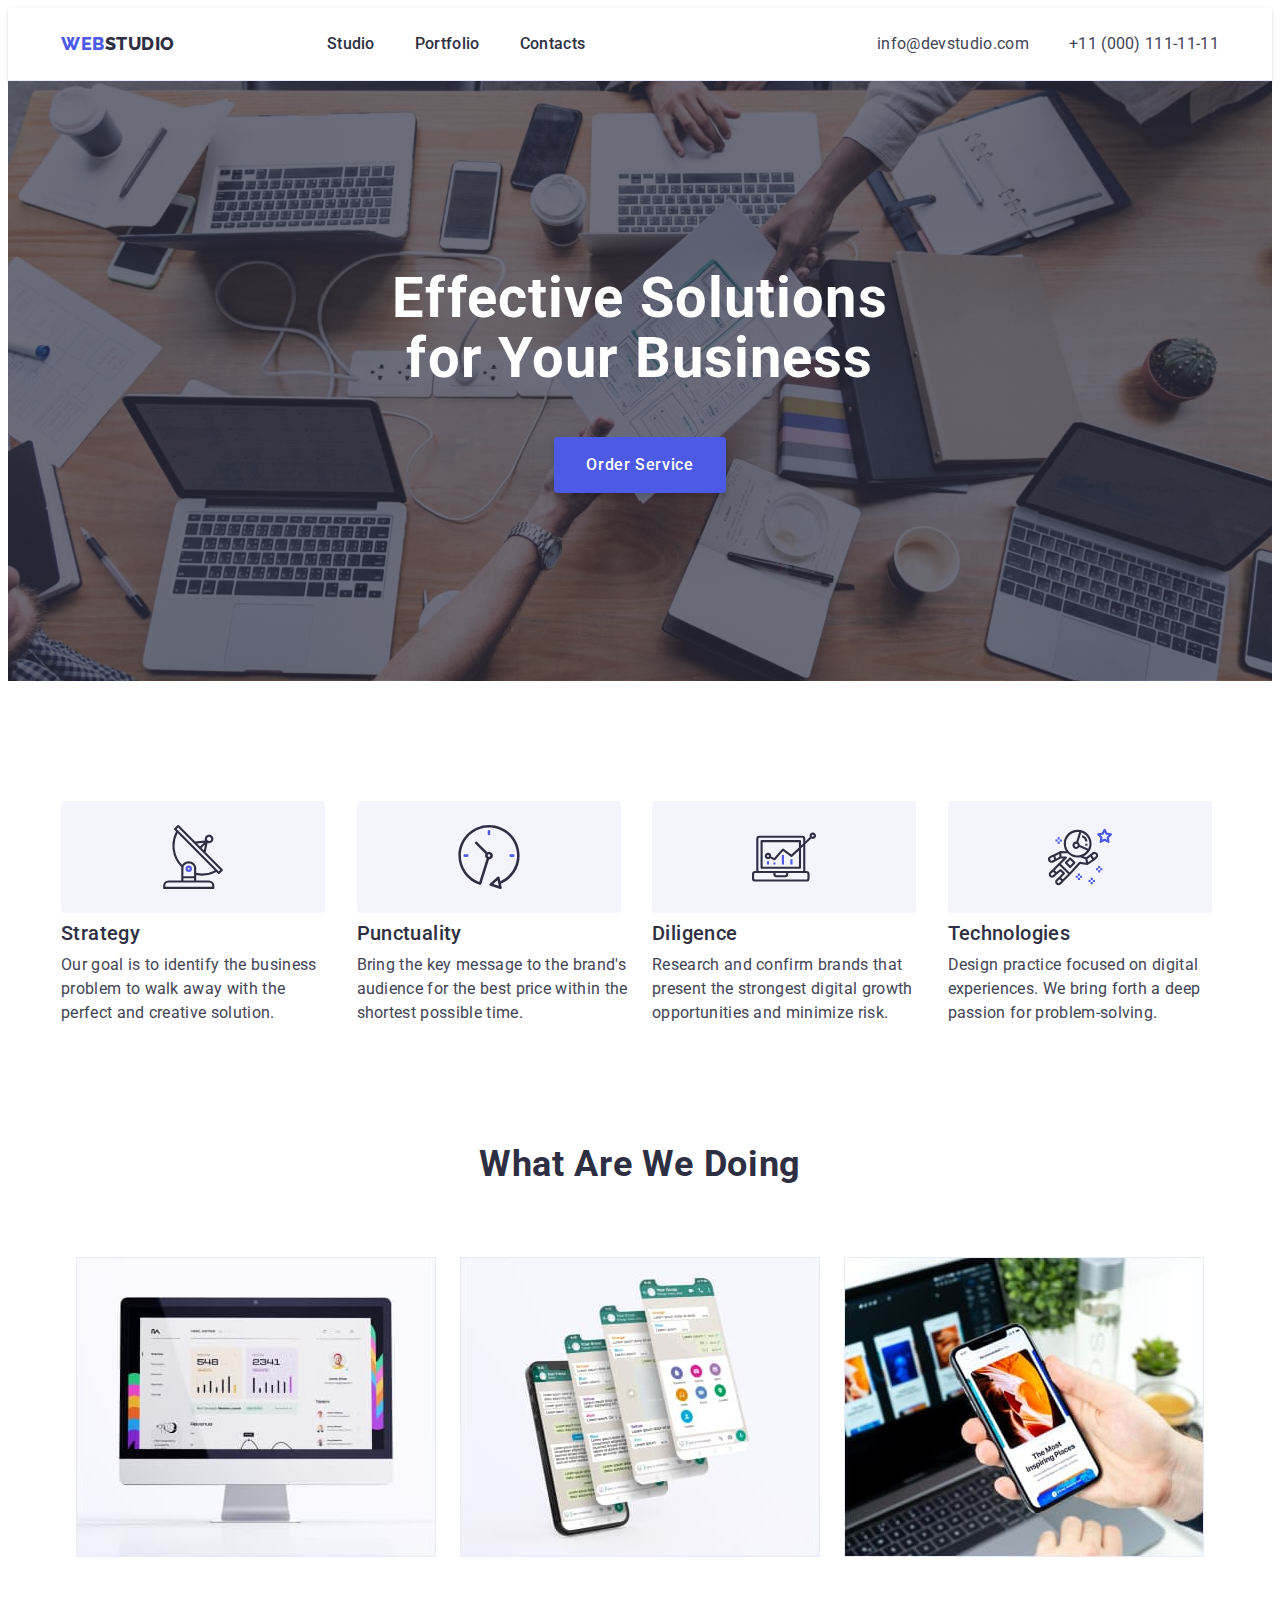
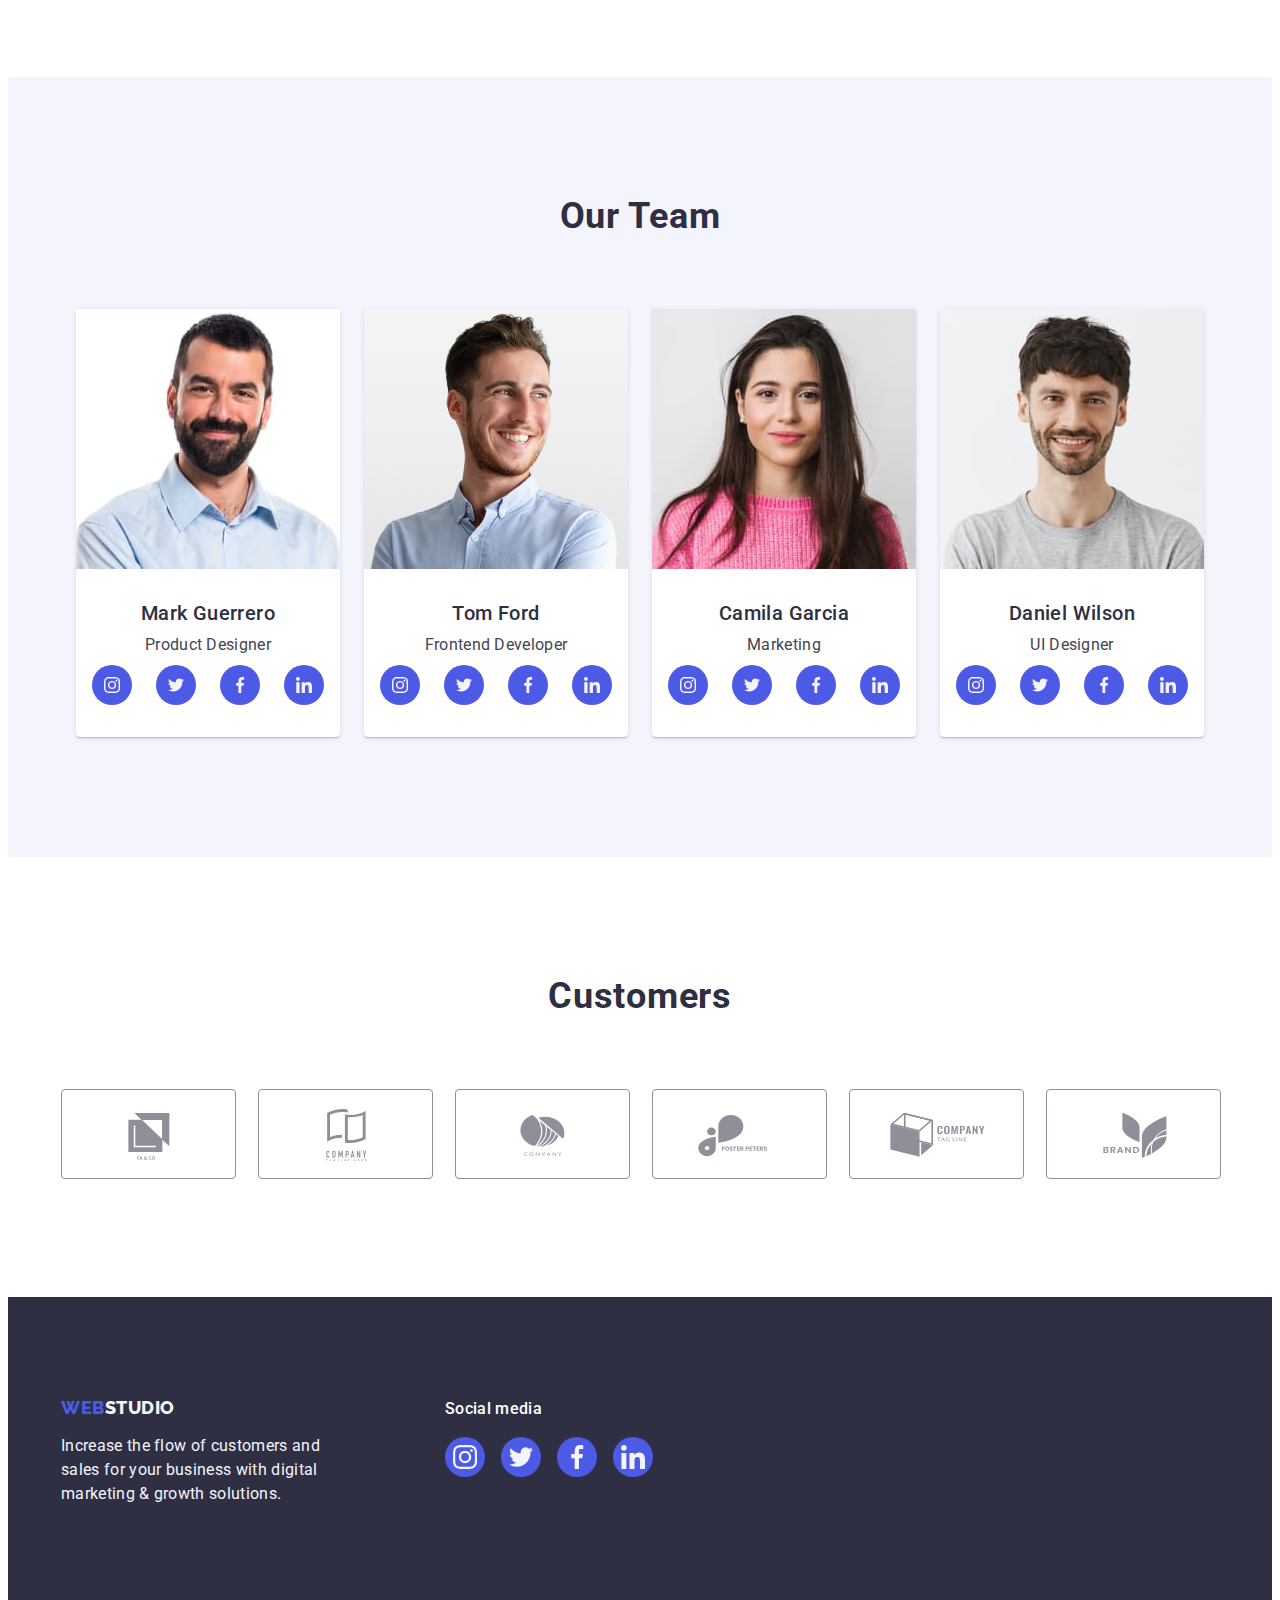
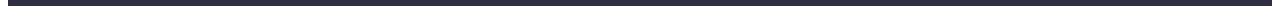
==== index.html @ 5e1343ce "start" ====
<!DOCTYPE html>
<html lang="en">
    
    <head>
        <meta charset="UTF-8">
        <meta http-equiv="X-UA-Compatible" content="IE=edge">
        <meta name="viewport" content="width=device-width, initial-scale=1.0">
        <title>Web Studio</title>
        <link rel="preconnect" href="https://fonts.googleapis.com">
        <link rel="preconnect" href="https://fonts.gstatic.com" crossorigin>
        <link href="https://fonts.googleapis.com/css2?family=Raleway:wght@800&family=Roboto:wght@400;500;700&display=swap" rel="stylesheet">
        <link rel="stylesheet" href="https://cdnjs.cloudflare.com/ajax/libs/modern-normalize/2.0.0/modern-normalize.min.css" integrity="sha512-4xo8blKMVCiXpTaLzQSLSw3KFOVPWhm/TRtuPVc4WG6kUgjH6J03IBuG7JZPkcWMxJ5huwaBpOpnwYElP/m6wg==" crossorigin="anonymous" referrerpolicy="no-referrer">
        <link rel="stylesheet" href="./css/styles.css">
    </head> 
    <body>
        <header class="header">
            <div class="container header-container">
                <nav class="header-navigation">
                    <a class="logo-link logo-web link header-logo" href="./index.html">Web<span class="logo-studio link header-logo">Studio</span></a>
                    <ul class="header-list list">
                        <li class="header-item"><a class="header-link link" href="./index.html">Studio</a></li>
                        <li class="header-item"><a class="header-link link" href="./portfolio.html">Portfolio</a></li>
                        <li class="header-item"><a class="header-link link" href="">Contacts</a></li>
                    </ul>
                </nav>
                <address class="header-address">
                    <ul class="header-address-list list">
                        <li class="header-address-item">
                            <a class="header-address-link link" href="mailto:info@devstudio.com">info@devstudio.com</a>
                        </li>
                        <li class="header-address-item">
                            <a class="header-address-link link" href="tel:+110001111111">+11 (000) 111-11-11</a>
                        </li>
                    </ul>
                </address>
            </div>
        </header>

        <main class="main">
            <section class="hero">
                <div class="container hero-container">
                    <h1 class="hero-text">Effective Solutions for Your Business</h1>
                    <button class="hero-btn btn" type="button">Order Service</button>
                </div>
            </section>
        
            <section class="features">
                <div class="container features-container">
                    <h2 class="visually-hidden">Our advantages</h2>
                    <ul class="features-list list">
                        <li class="features-item">
                            <div class="features-sm-bg">
                                <svg class="features-item-icon" width="64" height="64">
                                    <use href="./images/icons.svg#icon-sp"></use>
                                </svg>
                            </div>
                            <h3 class="features-subtitle subtitle">Strategy</h3>
                            <p class="features-text text-down">
                                Our goal is to identify the business problem to walk away with the perfect and creative solution.
                            </p>
                        </li>
                        <li class="features-item">
                            <div class="features-sm-bg">
                                <svg class="features-item-icon" width="64" height="64">
                                    <use href="./images/icons.svg#icon-clock"></use>
                                </svg>
                            </div>
                            <h3 class="features-subtitle subtitle">Punctuality</h3>
                            <p class="features-text text-down">
                                Bring the key message to the brand's audience for the best price within the shortest possible time.
                            </p>
                        </li>
                        <li class="features-item">
                            <div class="features-sm-bg">
                                <svg class="features-item-icon" width="64" height="64">
                                    <use href="./images/icons.svg#icon-diagram"></use>
                                </svg>
                            </div>
                            <h3 class="features-subtitle subtitle">Diligence</h3>
                            <p class="features-text text-down">
                                Research and confirm brands that present the strongest digital growth opportunities and minimize risk.
                            </p>
                        </li>
                        <li class="features-item">
                            <div class="features-sm-bg">
                                <svg class="features-item-icon" width="64" height="64">
                                    <use href="./images/icons.svg#icon-astronaut"></use>
                                </svg>
                            </div>
                            <h3 class="features-subtitle subtitle">Technologies</h3>
                            <p class="features-text text-down">
                                Design practice focused on digital experiences. We bring forth a deep passion for problem-solving.
                            </p>
                        </li>
                    </ul>
                </div>
            </section>

            <section class="doing">
                <div class="container doing-container">
                    <h2 class="doing-title big-title">What are we doing</h2>
                    <ul class="doing-list list">
                        <li class="doing-item"><img src="./images/img-website.jpg" alt="website for computer" width="360"></li>
                        <li class="doing-item"><img src="./images/img-chatbot.jpg" alt="phone with chatbot" width="360"></li>
                        <li class="doing-item"><img src="./images/img-responsive.jpg" alt="responsive site for phone" width="360"></li>
                    </ul>
                </div>
            </section>

            <section class="team">
                <div class="container team-container">
                    <h2 class="team-title big-title">Our Team</h2>
                    <ul class="team-list list">
                        <li class="team-item">
                            <img src="./images/photo-mark.jpg" alt="photo Mark Guerrero" width="264" height="260">
                            <div class="team-card">
                                <h3 class="team-item-subtitle subtitle">Mark Guerrero</h3>
                                <p class="team-item-text text-down">Product Designer</p>
                                <ul class="team-soc-list list">
                                    <li class="team-soc-item">
                                        <a
                                            href=""
                                            class="team-soc-link link"
                                            target="_blank"
                                            rel="noopener noreferrer"
                                        ><svg class="team-link-icon" width="16" height="16">
                                            <use href="./images/icons.svg#icon-instagram"></use>
                                        </svg></a>
                                    </li>
                                    <li class="team-soc-item">
                                        <a
                                            href=""
                                            class="team-soc-link link"
                                            target="_blank"
                                            rel="noopener noreferrer"
                                        ><svg class="team-link-icon" width="16" height="16">
                                            <use href="./images/icons.svg#icon-twitter"></use>
                                        </svg></a>
                                    </li>
                                    <li class="team-soc-item">
                                        <a
                                            href=""
                                            class="team-soc-link link"
                                            target="_blank"
                                            rel="noopener noreferrer"
                                        ><svg class="team-link-icon" width="16" height="16">
                                            <use href="./images/icons.svg#icon-facebook"></use>
                                        </svg></a>
                                    </li>
                                    <li class="team-soc-item">
                                        <a
                                            href=""
                                            class="team-soc-link link"
                                            target="_blank"
                                            rel="noopener noreferrer"
                                        ><svg class="team-link-icon" width="16" height="16">
                                            <use href="./images/icons.svg#icon-linkedin"></use>
                                        </svg></a>
                                    </li>
                                </ul>
                            </div>
                        </li>
                        <li class="team-item">
                            <img src="./images/photo-tom.jpg" alt="photo Tom Ford" width="264" height="260">
                            <div class="team-card">
                                <h3 class="team-item-subtitle subtitle">Tom Ford</h3>
                                <p class="team-item-text text-down">Frontend Developer</p>
                                <ul class="team-soc-list list">
                                    <li class="team-soc-item">
                                        <a href="" class="team-soc-link link" target="_blank" rel="noopener noreferrer">
                                            <svg class="team-link-icon" width="16" height="16">
                                                <use href="./images/icons.svg#icon-instagram"></use>
                                            </svg>
                                        </a>
                                    </li>
                                    <li class="team-soc-item">
                                        <a href="" class="team-soc-link link" target="_blank" rel="noopener noreferrer">
                                            <svg class="team-link-icon" width="16" height="16">
                                                <use href="./images/icons.svg#icon-twitter"></use>
                                            </svg>
                                        </a>
                                    </li>
                                    <li class="team-soc-item">
                                        <a href="" class="team-soc-link link" target="_blank" rel="noopener noreferrer">
                                            <svg class="team-link-icon" width="16" height="16">
                                                <use href="./images/icons.svg#icon-facebook"></use>
                                            </svg>
                                        </a>
                                    </li>
                                    <li class="team-soc-item">
                                        <a href="" class="team-soc-link link" target="_blank" rel="noopener noreferrer">
                                            <svg class="team-link-icon" width="16" height="16">
                                                <use href="./images/icons.svg#icon-linkedin"></use>
                                            </svg>
                                        </a>
                                    </li>
                                </ul>
                            </div>
                        </li>
                        <li class="team-item">
                            <img src="./images/photo-camila.jpg" alt="photo Camila Garcia" width="264" height="260">
                            <div class="team-card">
                                <h3 class="team-item-subtitle subtitle">Camila Garcia</h3>
                                <p class="team-item-text text-down">Marketing</p>
                                <ul class="team-soc-list list">
                                    <li class="team-soc-item">
                                        <a href="" class="team-soc-link link" target="_blank" rel="noopener noreferrer">
                                            <svg class="team-link-icon" width="16" height="16">
                                                <use href="./images/icons.svg#icon-instagram"></use>
                                            </svg>
                                        </a>
                                    </li>
                                    <li class="team-soc-item">
                                        <a href="" class="team-soc-link link" target="_blank" rel="noopener noreferrer">
                                            <svg class="team-link-icon" width="16" height="16">
                                                <use href="./images/icons.svg#icon-twitter"></use>
                                            </svg>
                                        </a>
                                    </li>
                                    <li class="team-soc-item">
                                        <a href="" class="team-soc-link link" target="_blank" rel="noopener noreferrer">
                                            <svg class="team-link-icon" width="16" height="16">
                                                <use href="./images/icons.svg#icon-facebook"></use>
                                            </svg>
                                        </a>
                                    </li>
                                    <li class="team-soc-item">
                                        <a href="" class="team-soc-link link" target="_blank" rel="noopener noreferrer">
                                            <svg class="team-link-icon" width="16" height="16">
                                                <use href="./images/icons.svg#icon-linkedin"></use>
                                            </svg>
                                        </a>
                                    </li>
                                </ul>
                            </div>
                        </li>
                        <li class="team-item">
                            <img src="./images/photo-daniel.jpg" alt="photo Daniel Wilson" width="264" height="260">
                            <div class="team-card">
                                <h3 class="team-item-subtitle subtitle">Daniel Wilson</h3>
                                <p class="team-item-text text-down">UI Designer</p>
                                <ul class="team-soc-list list">
                                    <li class="team-soc-item">
                                        <a href="" class="team-soc-link link" target="_blank" rel="noopener noreferrer">
                                            <svg class="team-link-icon" width="16" height="16">
                                                <use href="./images/icons.svg#icon-instagram"></use>
                                            </svg>
                                        </a>
                                    </li>
                                    <li class="team-soc-item">
                                        <a href="" class="team-soc-link link" target="_blank" rel="noopener noreferrer">
                                            <svg class="team-link-icon" width="16" height="16">
                                                <use href="./images/icons.svg#icon-twitter"></use>
                                            </svg>
                                        </a>
                                    </li>
                                    <li class="team-soc-item">
                                        <a href="" class="team-soc-link link" target="_blank" rel="noopener noreferrer">
                                            <svg class="team-link-icon" width="16" height="16">
                                                <use href="./images/icons.svg#icon-facebook"></use>
                                            </svg>
                                        </a>
                                    </li>
                                    <li class="team-soc-item">
                                        <a href="" class="team-soc-link link" target="_blank" rel="noopener noreferrer">
                                            <svg class="team-link-icon" width="16" height="16">
                                                <use href="./images/icons.svg#icon-linkedin"></use>
                                            </svg>
                                        </a>
                                    </li>
                                </ul>
                            </div>
                        </li>
                    </ul>
                </div>
            </section>
            <section class="customers">
                <div class="container customers-container">
                    <h2 class="customers-title big-title">Customers</h2>   
                    <ul class="customers-list list">
                        <li class="customers-item">
                            <a class="client-link link" href="">
                                <svg class="client-link-icon" width="104" height="56">
                                    <use href="./images/icons.svg#icon-client-a"></use>
                                </svg>
                            </a>
                        </li>
                        <li class="customers-item">
                            <a class="client-link link" href="">
                                <svg class="client-link-icon" width="104" height="56">
                                    <use href="./images/icons.svg#icon-client-b"></use>
                                </svg>
                            </a>
                        </li>
                        <li class="customers-item">
                            <a class="client-link link" href="">
                                <svg class="client-link-icon" width="104" height="56">
                                    <use href="./images/icons.svg#icon-client-c"></use>
                                </svg>
                            </a>
                        </li>
                        <li class="customers-item">
                            <a class="client-link link" href="">
                                <svg class="client-link-icon" width="104" height="56">
                                    <use href="./images/icons.svg#icon-client-d"></use>
                                </svg>
                            </a>
                        </li>
                        <li class="customers-item">
                            <a class="client-link link" href="">
                                <svg class="client-link-icon" width="104" height="56">
                                    <use href="./images/icons.svg#icon-client-f"></use>
                                </svg>
                            </a>
                        </li>
                        <li class="customers-item">
                            <a class="client-link link" href="">
                                <svg class="client-link-icon" width="104" height="56">
                                    <use href="./images/icons.svg#icon-client-e"></use>
                                </svg>
                            </a>
                        </li>
                    </ul>
                </div>
            </section>
        </main>

        <footer class="footer">
            <div class="container footer-container">
                <div class="footer-logo-box">
                    <a class="footer-link logo-link logo-web link" href="./index.html">Web<span class="logo-link footer-logo-studio link">Studio</span></a>
                    <p class="footer-text">
                        Increase the flow of customers and sales for your business with digital marketing & growth solutions.
                    </p>
                </div>
            
                <div class="footer-soc-container">
                    <p class="footer-soc-title">Social media</p>
                    <ul class="footer-soc-list list">
                        <li class="footer-soc-item">
                            <a 
                                href="" 
                                class="footer-soc-link link" 
                                target="_blank" 
                                rel="noopener noreferrer"
                            ><svg class="footer-soc-icon" width="24" height="24">
                                <use href="./images/icons.svg#icon-instagram"></use>
                            </svg></a>
                        </li>
                        <li class="footer-soc-item">
                            <a 
                                href="" 
                                class="footer-soc-link link" 
                                target="_blank" 
                                rel="noopener noreferrer"
                            ><svg class="footer-soc-icon" width="24" height="24">
                                <use href="./images/icons.svg#icon-twitter"></use>
                            </svg></a>
                        </li>
                        <li class="footer-soc-item">
                            <a 
                                href="" 
                                class="footer-soc-link link" 
                                target="_blank" 
                                rel="noopener noreferrer"
                            ><svg class="footer-soc-icon" width="24" height="24">
                                <use href="./images/icons.svg#icon-facebook"></use>
                            </svg></a>
                        </li>
                        <li class="footer-soc-item">
                            <a 
                                href="" 
                                class="footer-soc-link link" 
                                target="_blank" 
                                rel="noopener noreferrer"
                            ><svg class="footer-soc-icon" width="24" height="24">
                                <use href="./images/icons.svg#icon-linkedin"></use>
                            </svg></a>
                        </li>
                    </ul>
                </div>
            </div>
        </footer>
    </body>
</html>
---- css/styles.css ----
:root {
    --primary-brand-color: #4D5AE5;
    --pressed-state-color: #404BBF;
    --title-background-color-dark: #2E2F42;
    --text-color:#434455;
    --background-color-team: #F4F4FD;
    --backgrond-color-light: #FFFFFF;
    --color-accent: #E7E9FC;
    --pressed-success-color: #31D0AA;
    --deemphasized-helper-color: #8E8F99; 
    --font-text-base: 'Roboto', sans-serif;
    --font-text-link: 'Raleway', sans-serif
}

body {
    font-family: var(--font-text-base);
    color: var(--text-color);
    background-color: var(--backgrond-color-light)
}

p, 
h1, 
h2, 
h3, 
h4, 
h5, 
h6 {
    margin: 0;
}

ul, 
ol {
    margin: 0;
    padding: 0;
}

.list {
    list-style: none;
}

.link {
    text-decoration: none;
    color: var(--title-background-color-dark);
}

.visually-hidden {
    position: absolute;
    width: 1px;
    height: 1px;
    margin: -1px;
    border: 0;
    padding: 0;
    white-space: nowrap;
    clip-path: inset(100%);
    clip: rect(0 0 0 0);
    overflow: hidden;
}

.btn {
    font-family: var(--font-text-base);
    font-weight: 500;
    font-size: 16px;
    line-height: 1.5;
    letter-spacing: 0.04em;
    cursor: pointer;
    border-radius: 4px;
}

.hero-btn:hover, .hero-btn:focus, .portfolio-filters-btn:hover, .portfolio-filters-btn:focus {
    background-color: var(--pressed-state-color);
}

.portfolio-filters-btn {
    text-align: center;
    color: var(--primary-brand-color);
    background: var(--background-color-team);
    padding: 12px 24px;
    border: 1px solid var(--color-accent)
}

.portfolio-filters-btn:hover,
.portfolio-filters-btn:focus {
    color: var(--backgrond-color-light);
    border: 1px solid transparent;
    box-shadow: 0px 3px 1px rgba(0, 0, 0, 0.1), 0px 2px 1px rgba(0, 0, 0, 0.08), 0px 2px 2px rgba(0, 0, 0, 0.12);
}

.subtitle {
    font-weight: 500;
    font-size: 20px;
    line-height: 1.2;
    letter-spacing: 0.02em;
    color: var(--title-background-color-dark);
    margin-bottom: 8px;
    
}

.text-down {
    font-size: 16px;
    line-height: 1.5;
    letter-spacing: 0.02em;
    color:var(--text-color);
}

img {
    display: block;
    max-width: 100%;
    height: auto;
}

.container {
    max-width: 1158px;
    padding: 0 15px;
    margin: 0 auto;
}


/**--header--**/

.header {
    border-bottom: 1px solid var(--color-accent);
    box-shadow: 0px 2px 1px rgba(46, 47, 66, 0.08), 0px 1px 1px rgba(46, 47, 66, 0.16), 0px 1px 6px rgba(46, 47, 66, 0.08);
}

.header-navigation  {

}

.header-container, 
.header-navigation,
.header-list, 
.header-address, 
.header-address-list {
    display: flex;
    align-items: center;
}

.header-list {
    gap: 40px;
}

.header-address-list {
    gap: 40px;
}

.header-address {
    font-style: normal;
    margin-left: auto;
}

.logo-link {
    font-family: var(--font-text-link);
    font-weight: 800;
    font-size: 18px;
    line-height: 1.17;
    letter-spacing: 0.03em;
    text-transform: uppercase;
    
}

.header-logo {
    padding-top: 25px;
    padding-bottom: 25px;
    margin-right: 76px;
}

.logo-web {
    color: var(--primary-brand-color);
}

.logo-studio {
    color: var(--title-background-color-dark);
}

.header-item {
    font-weight: 500;
    font-size: 16px;
    line-height: 1.5;
    letter-spacing: 0.02em;
    color: var(--title-background-color-dark);
}

.header-link {
    display: block;
    padding: 24px 0;
}

.header-address-link {
    font-size: 16px;
    line-height: 1.5;
    letter-spacing: 0.02em;
    color: var(--text-color);
    display: block;
    padding: 24px 0;
}

.header-link:hover, .header-link:focus, .header-address-link:hover,
.header-address-link:focus {
    color: var(--pressed-state-color);
}

/**--hero--**/

.hero-container {

}
.hero {
    max-width: 1440px;
    margin: 0 auto;
    background-color:var(--title-background-color-dark);
    background-image: linear-gradient(rgba(46, 47, 66, 0.7), rgba(46, 47, 66, 0.7)), url(../images/hero-bg.jpg);
    background-repeat: no-repeat;
    background-position: center;
    background-size: cover;
    padding: 188px 0;
}

.hero-text {
    max-width: 496px;
    font-size: 56px;
    line-height: 1.07;
    margin: 0 auto;
    text-align: center;
    letter-spacing: 0.02em;
    color: var(--backgrond-color-light);
    margin-bottom: 48px;
    
}

.hero-btn {
    min-width: 169px;
    color: var(--backgrond-color-light);
    background-color: var(--primary-brand-color);
    display: block;
    margin: 0 auto;
    box-shadow: 0px 4px 4px rgba(0, 0, 0, 0.15);    
    align-items: center;
    padding: 16px 32px;
    border: 0;
}

/**--features--**/

.features {
    padding-top: 120px;
    padding-bottom: 120px;
}

.features-list {}

.features-container, .features-list {
    display: flex;
    justify-content: center;
    align-items: flex-start;
    gap: 24px;
}

.features-item {
    width: calc((100% - 72px) / 4);
}

.features-sm-bg {
    width: 264px;
    height: 112px;
    background-color: var(--background-color-team);
    border-radius: 4px;
    display: flex;
    align-items: center;
    justify-content: center;
    margin-bottom: 8px;
}

.container-icon 

.features-item-icon {
    margin: 24px 100px;
}

.features-text {
    
}

/**--doing--**/

.doing {
   padding-bottom: 120px; 
}

.doing-container {
    
}

.doing-list {
    display: flex;
    align-items: flex-start;
    justify-content: center;
    gap: 24px;
}

.big-title {
    font-size: 36px;
    line-height: 1.11;
    text-align: center;
    letter-spacing: 0.02em;
    text-transform: capitalize;
    color: var(--title-background-color-dark);
    margin-bottom: 72px;
}

/**--team--**/

.team {
    background-color: var(--background-color-team);
    padding-top: 120px;
    padding-bottom: 120px;
}

.team-container {
  
}

.team-card {
    padding: 32px 16px;
}

.team-list {
    display: flex;
    justify-content: center;
    align-items: stretch;
    gap: 24px;
}

.team-item {
    background-color: var(--backgrond-color-light);
    border-radius: 0px 0px 4px 4px;
    box-shadow: 0px 1px 6px rgba(46, 47, 66, 0.08), 0px 1px 1px rgba(46, 47, 66, 0.16), 0px 2px 1px rgba(46, 47, 66, 0.08);
}

.team-item-subtitle, .team-item-text {
    min-width: 232px;
    text-align: center;
    display: flex;
    justify-content: center;
    align-content: flex-start;
}

.team-item-subtitle {}

.team-item-text {
    margin-bottom: 8px;
}

.team-soc-list {
    display: flex;
    justify-content: center;
    gap: 24px;
}

.team-soc-item {
    width: 40px;
    height: 40px;
}

.team-soc-link {
    width: 100%;
    height: 100%;
    background-color: var(--primary-brand-color);
    border-radius: 50%;
    display: flex;
    align-items: center;
    justify-content: center;
    fill: var(--background-color-team);
}

.team-soc-link:hover,
.team-soc-link:focus {
    background-color: var(--pressed-state-color);
}

/**--customers--**/

.customers {
    padding-top: 120px;
    padding-bottom: 120px;
}

.customers-container {}

.customers-title {}

.customers-list {
    display: flex;
    gap: 24px;
}

.customers-item {
    width: calc((100% - 120px) / 6);
    height: 88px;
}

.client-link {
    width: 100%;
    height: 100%;
    border: 1px solid var(--deemphasized-helper-color);
    border-radius: 4px;
    display: flex;
    justify-content: center;
    align-items: center;
    color: var(--deemphasized-helper-color);
}

.client-link-icon {
    fill: currentColor
}

.client-link:hover,
.client-link:focus {
    border-color: var(--pressed-state-color);
    color: var(--pressed-state-color);
}

/**--footer--**/

.footer {
    background-color: var(--title-background-color-dark);
    color: var(--background-color-team);
    padding-top: 100px;
    padding-bottom: 100px; 
}

.footer-link {
    display: inline-block;
    margin-bottom: 16px;
}

.footer-container {
    display: flex;
    align-items: baseline;
}

.footer-logo-box {
    margin-right: 120px;
}

.footer-logo-studio {
    color: var(--background-color-team)
}

.footer-text {
    max-width: 264px;
    font-size: 16px;
    line-height: 1.5;   
    letter-spacing: 0.02em;

}


.footer-soc-container {
   
   
}

.footer-soc-title {
    font-family: var(--font-text-base);
    font-style: normal;
    font-weight: 500;
    font-size: 16px;
    line-height: 1.5;
    letter-spacing: 0.02em;
    margin-bottom: 16px;
    color: #FFFFFF;
}

.footer-soc-list {
    display: flex;
    gap: 16px;
}

.footer-soc-item {
    width: 40px;
    height: 40px;
}

.footer-soc-link {
    display: flex;
    justify-content: center;
    align-items: center;
    width: 100%;
    height: 100%;
    background-color: var(--primary-brand-color);
    border-radius: 50%;
    fill: var(--background-color-team);
}

.footer-soc-link:hover,
.footer-soc-link:focus {
    background-color: var(--pressed-success-color);
}

/**--portfolio--**/

.section-portfolio {
    padding-top: 96px;
    padding-bottom: 120px;
}

.portfolio-btn-container {
   
}

.portfolio-filters-list {
    min-width: 586px;
    margin-bottom: 72px;
    display: flex;
    align-items: flex-start;
    justify-content: center;
    gap: 24px;
}

.portfolio-filters-item:hover,
.portfolio-filters-item:focus {
 
}

.portfolio-card {
    border-right: 1px solid var(--color-accent);
    border-bottom: 1px solid var(--color-accent);
    border-left: 1px solid var(--color-accent);
    padding: 32px 16px
}

.portfolio-list {
    display: flex;
    flex-wrap: wrap;
    column-gap: 24px;
    row-gap: 48px;
}

.portfolio-item {
    background-color: var(--backgrond-color-light);
    width: calc((100% - 48px) / 3);
}

.portfolio-item-subtitle,
.portfolio-item-text {

}

.portfolio-item-link {
    display: block;
}

.portfolio-item-link:hover,
.portfolio-item-link:focus {
    box-shadow: 0px 1px 6px rgba(46, 47, 66, 0.08), 0px 1px 1px rgba(46, 47, 66, 0.16), 0px 2px 1px rgba(46, 47, 66, 0.08);
}
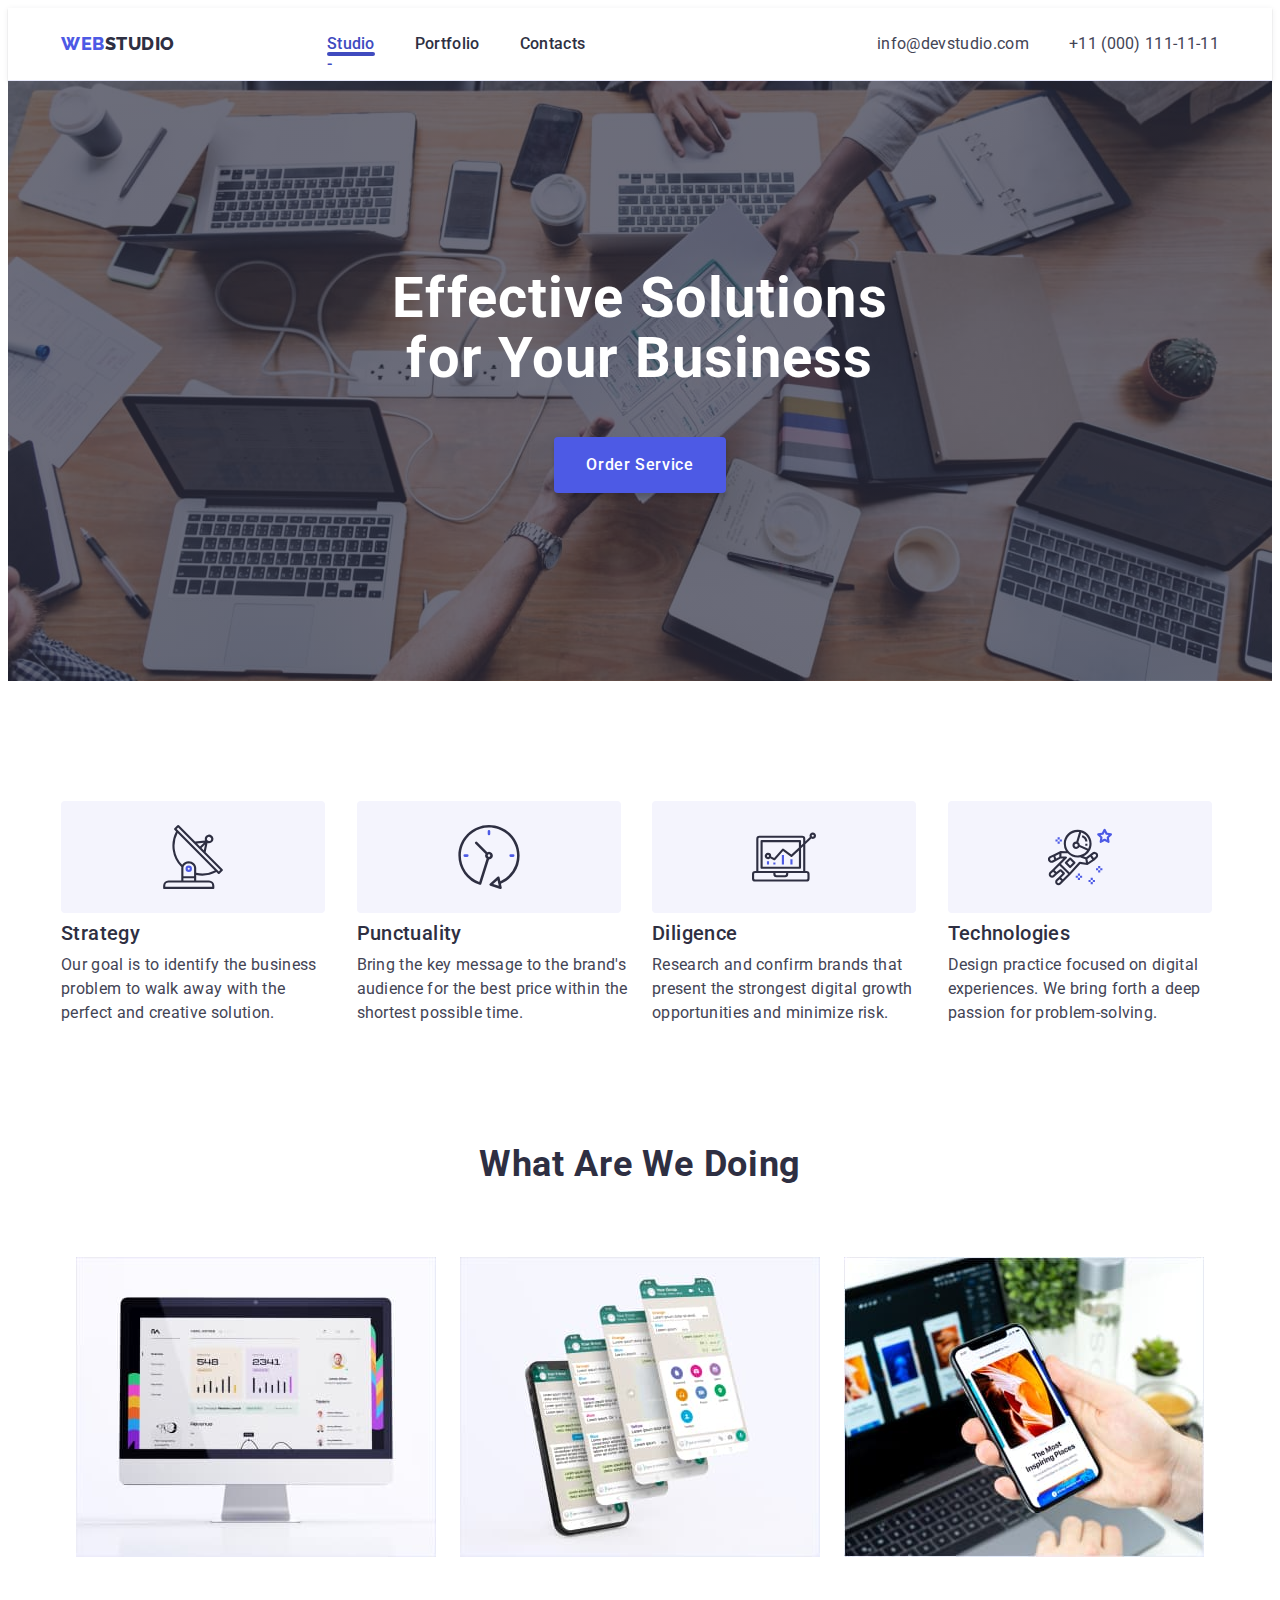
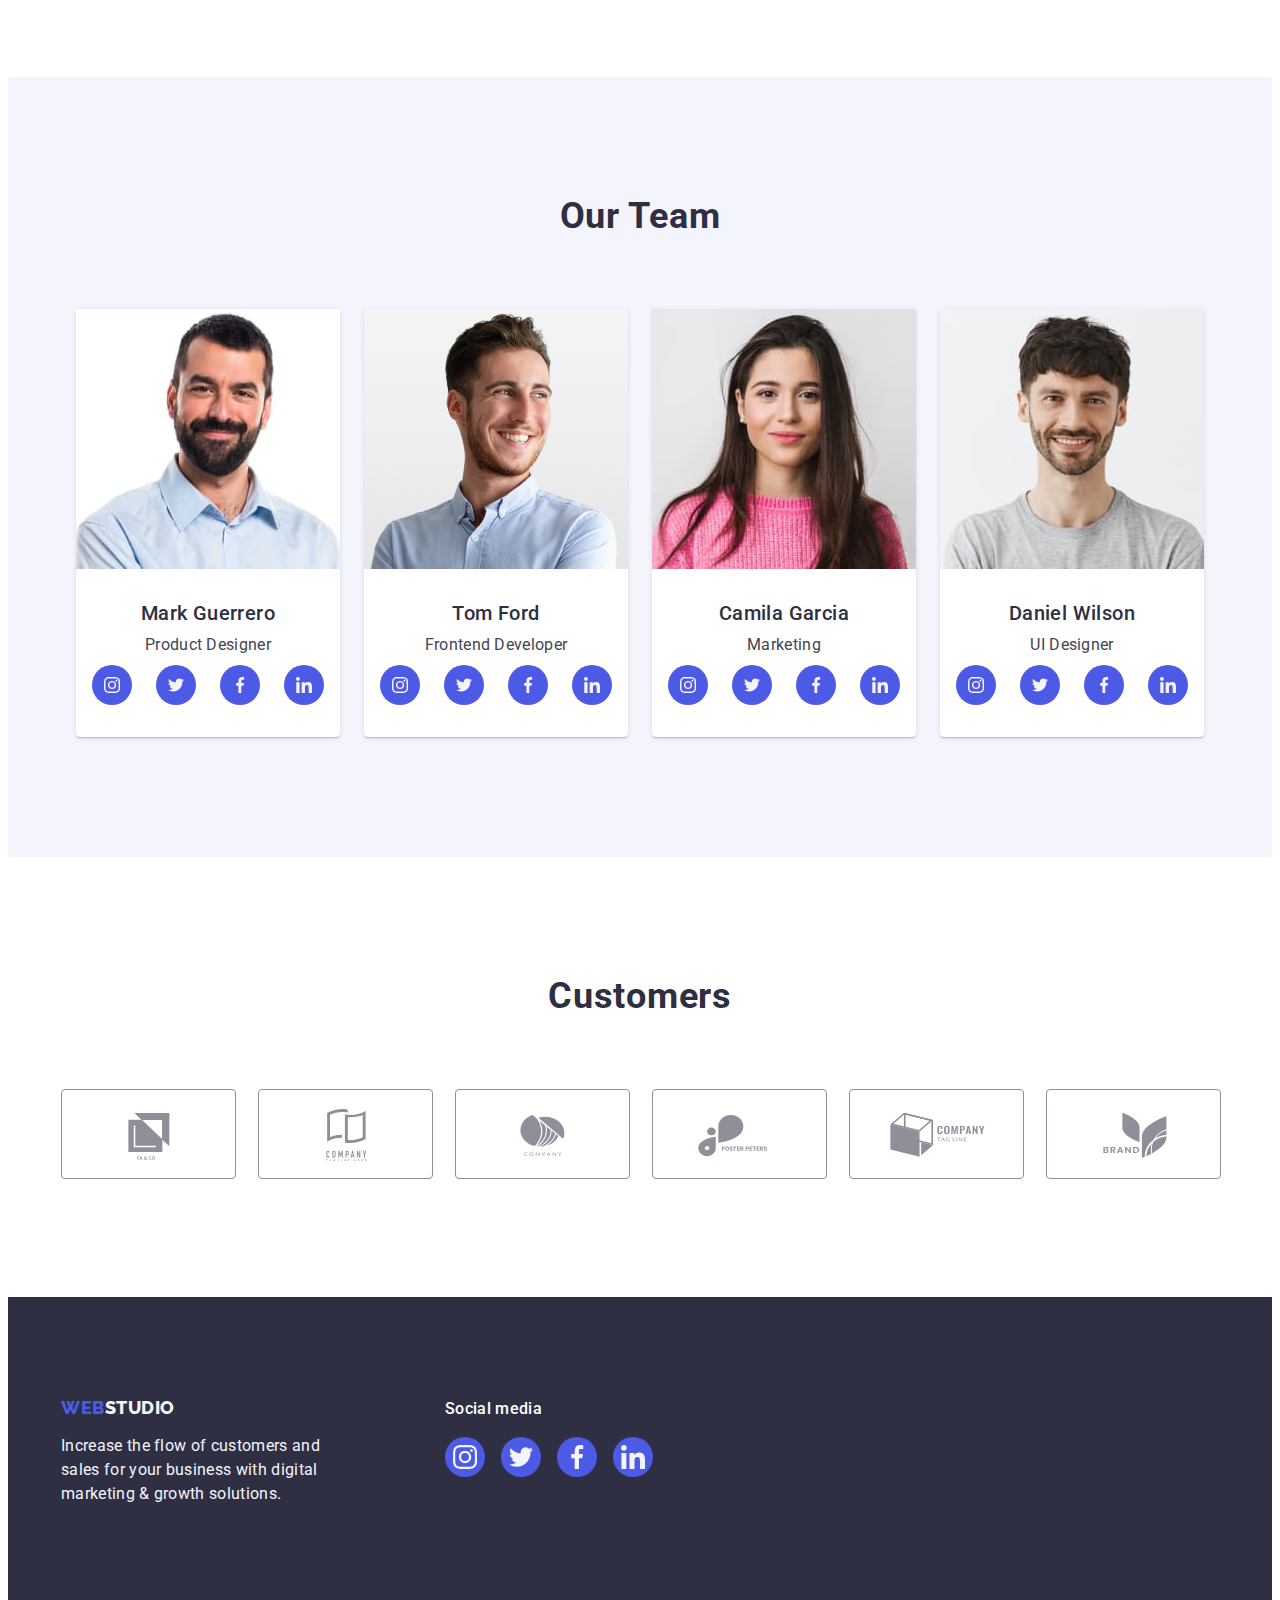
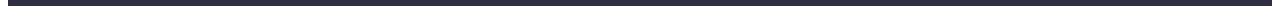
==== commit 67d04409: "modal-current-page" ====
--- a/index.html
+++ b/index.html
@@ -18,7 +18,7 @@
                 <nav class="header-navigation">
                     <a class="logo-link logo-web link header-logo" href="./index.html">Web<span class="logo-studio link header-logo">Studio</span></a>
                     <ul class="header-list list">
-                        <li class="header-item"><a class="header-link link" href="./index.html">Studio</a></li>
+                        <li class="header-item"><a class="header-link link current-page" href="./index.html">Studio</a></li>
                         <li class="header-item"><a class="header-link link" href="./portfolio.html">Portfolio</a></li>
                         <li class="header-item"><a class="header-link link" href="">Contacts</a></li>
                     </ul>
@@ -381,5 +381,13 @@
                 </div>
             </div>
         </footer>
+        <div class="backdrop">
+            <div class="modal">
+                <!-- <svg class="modal-close-svg" width="8" height="8">
+                    <use href="./images/icons.svg#icon-close-black-a"></use>
+                </svg> -->
+            </div>    
+        </div>
+        <!-- <script src="./js/modal.js"></script> -->
     </body>
 </html>
--- a/css/styles.css
+++ b/css/styles.css
@@ -137,6 +137,7 @@
 
 .header-list {
     gap: 40px;
+    position: relative;
 }
 
 .header-address-list {
@@ -183,6 +184,22 @@
 .header-link {
     display: block;
     padding: 24px 0;
+}
+
+.current-page {
+    color: var(--pressed-state-color);
+}
+
+.current-page::after {
+    content: '-';
+    position: absolute;
+    left: 0;
+    top: 44px;
+    width: 48px;
+    height: 4px;
+    background-color: var(--pressed-state-color);
+    border-radius: 2px;
+    
 }
 
 .header-address-link {
@@ -541,6 +558,10 @@
     width: calc((100% - 48px) / 3);
 }
 
+.portfolio-item:hover .card-cover-text, .portfolio-item:focus .card-cover-text {
+    transform: translateY(0);
+}
+
 .portfolio-item-subtitle,
 .portfolio-item-text {
 
@@ -549,8 +570,46 @@
 .portfolio-item-link {
     display: block;
 }
+
+.card-cover-wrap {
+    position: relative;
+    overflow: hidden;
+}
+
+.card-cover-text {
+position: absolute;
+top: 0;
+font-family: 'Roboto';
+font-style: normal;
+font-size: 16px;
+line-height: 1.5;
+letter-spacing: 0.02em;
+color: var(--background-color-team);
+background-color: var(--primary-brand-color);
+height: 100%;
+padding: 40px 32px 164px 32px;
+transform: translateY(100%);
+transition: transform 250ms cubic-bezier(0.4, 0, 0.2, 1); 
+}
+
 
 .portfolio-item-link:hover,
 .portfolio-item-link:focus {
     box-shadow: 0px 1px 6px rgba(46, 47, 66, 0.08), 0px 1px 1px rgba(46, 47, 66, 0.16), 0px 2px 1px rgba(46, 47, 66, 0.08);
+}
+
+.backdrop {
+    background-color: rgba(46, 47, 66, 0.4);
+    position: absolute;
+    width: 100%;
+    left: 0px;
+    top: 0px;
+}
+
+.modal {
+
+}
+
+.modal-close-svg {
+
 }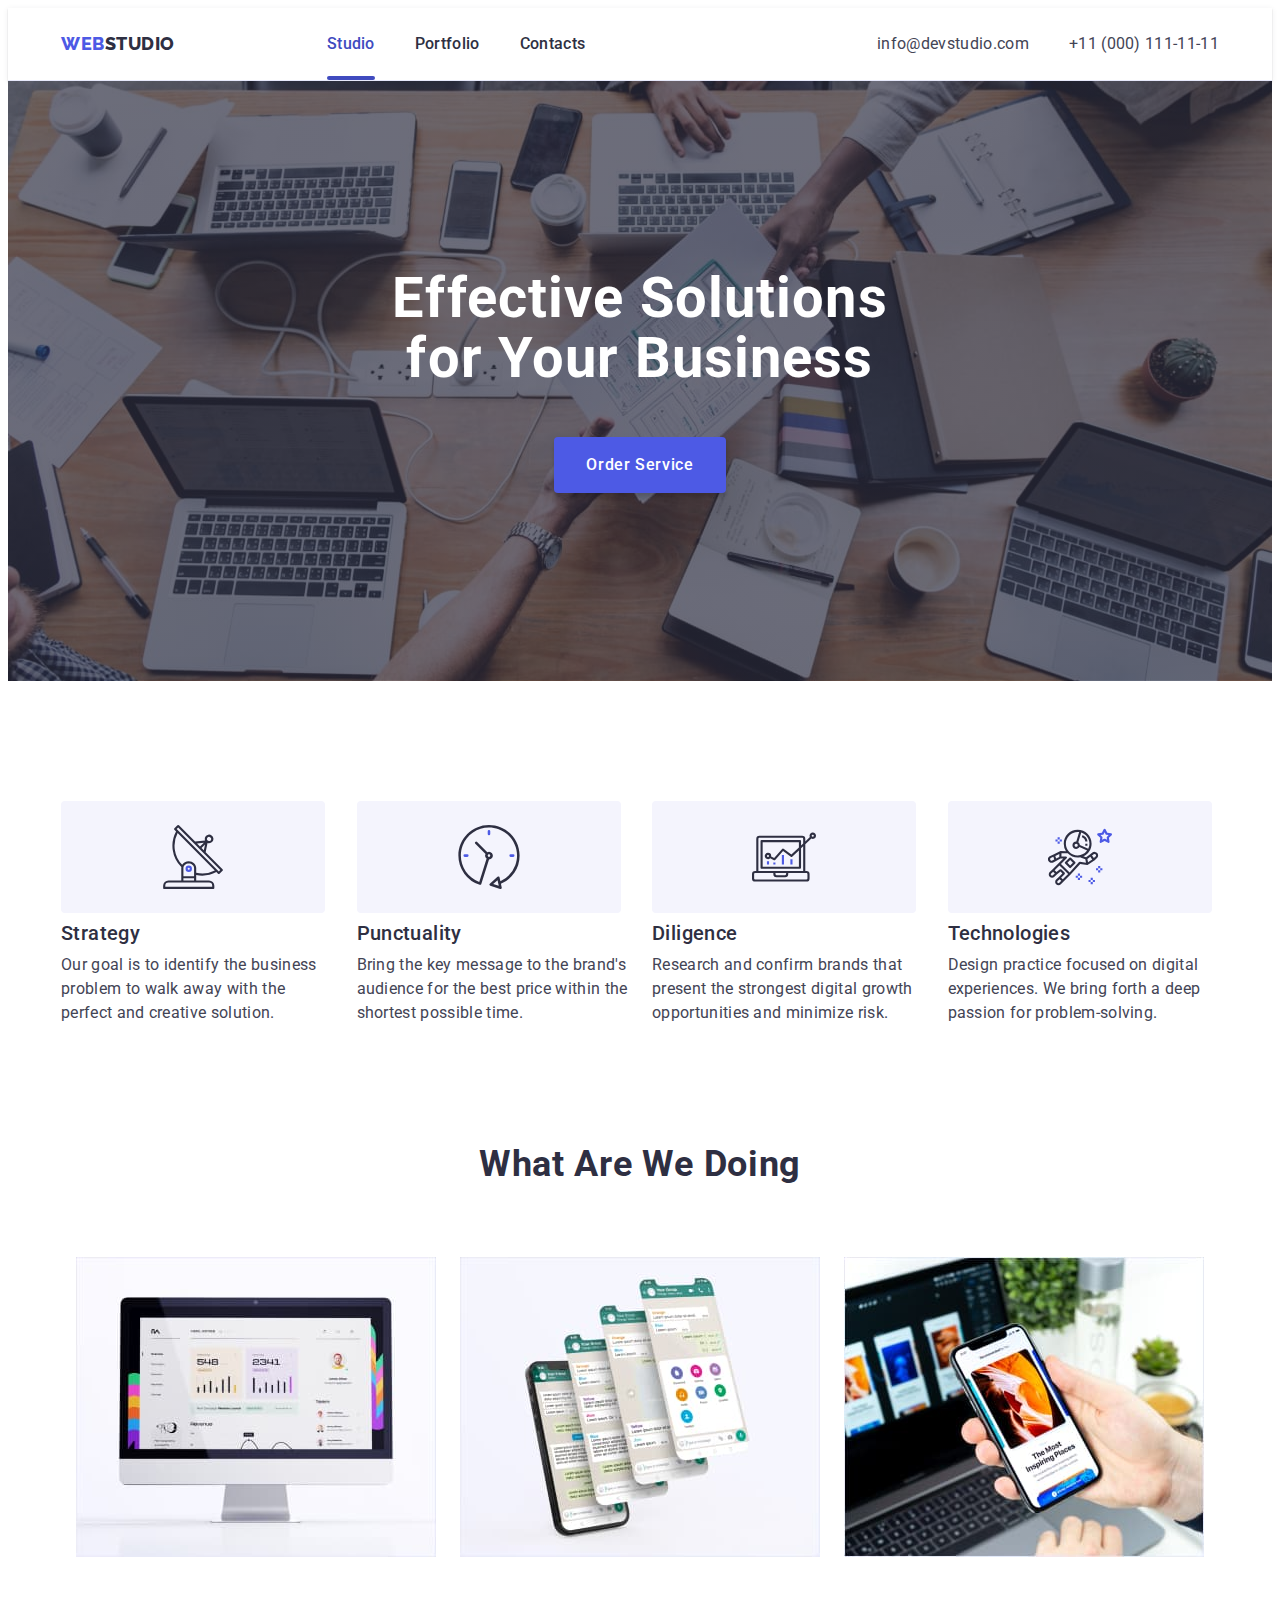
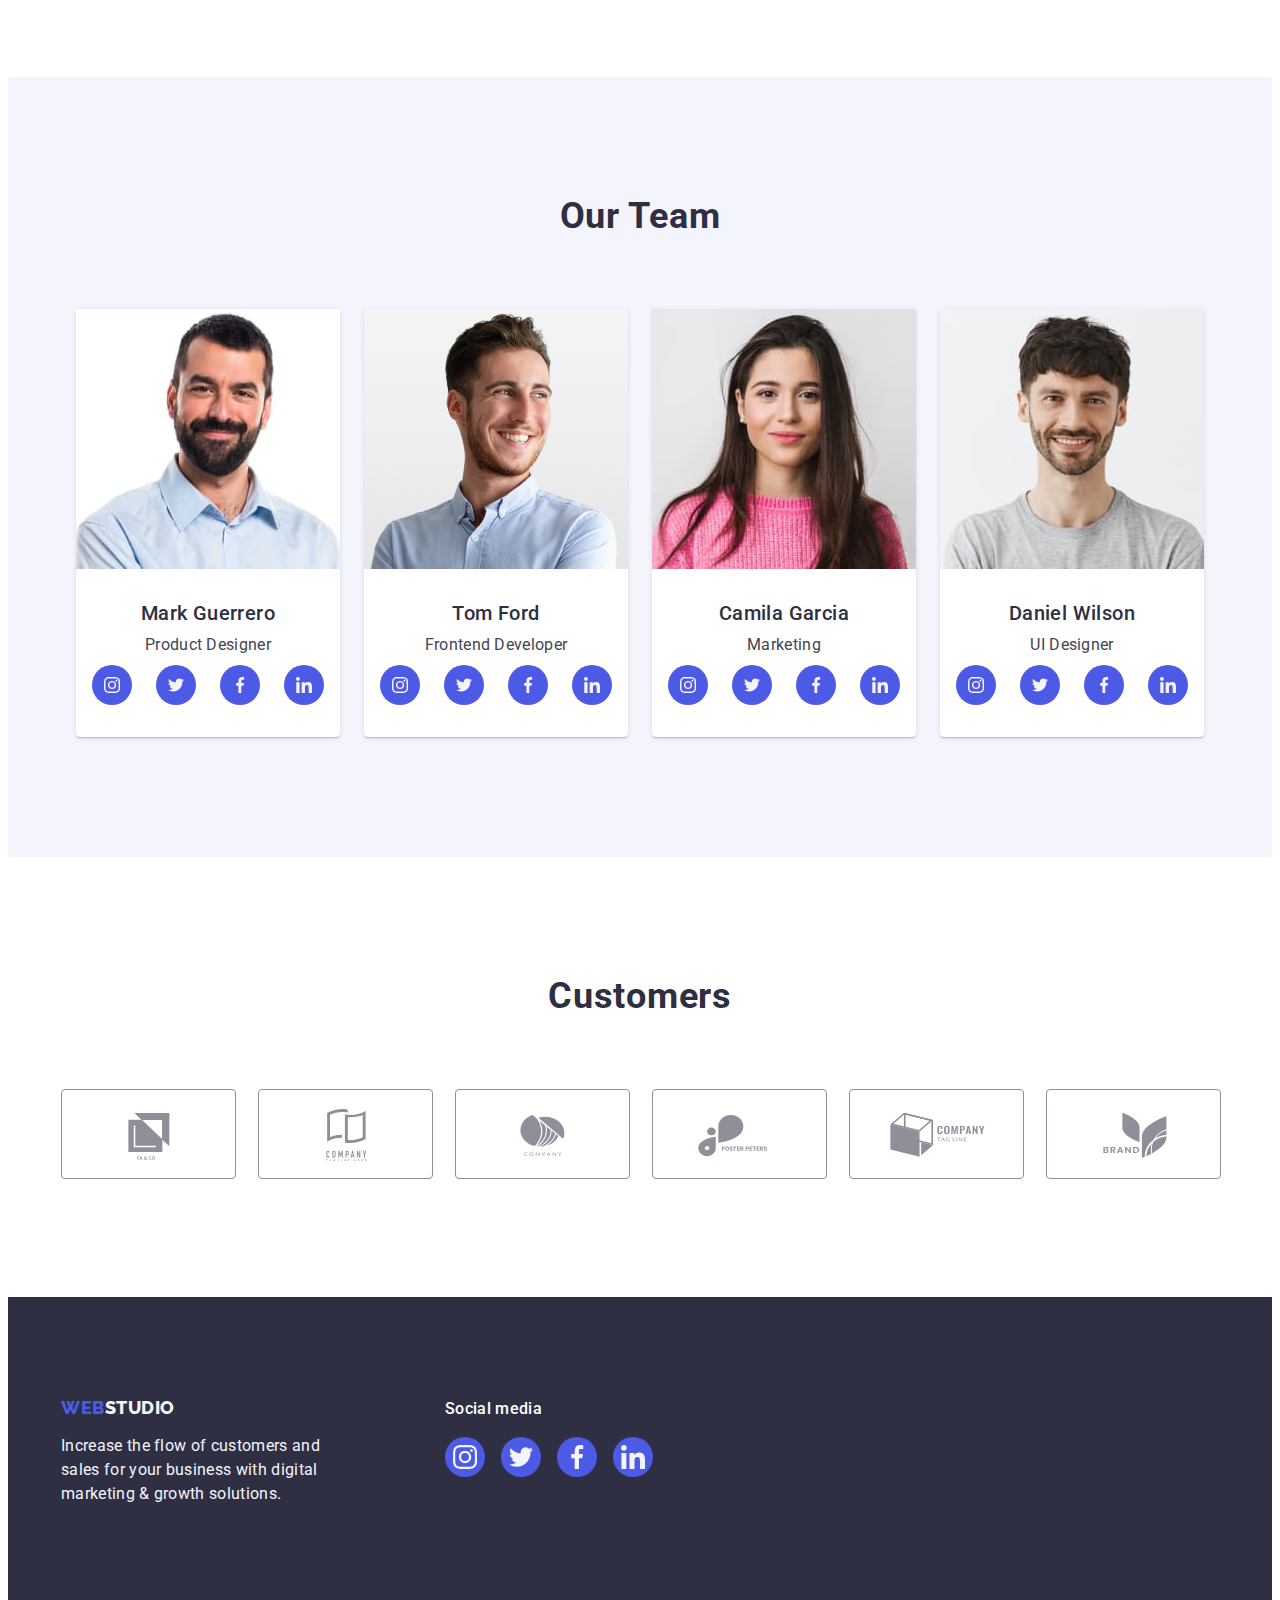
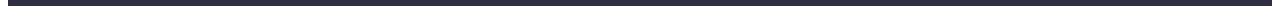
==== commit e774a8ed: "update first" ====
--- a/index.html
+++ b/index.html
@@ -40,7 +40,7 @@
             <section class="hero">
                 <div class="container hero-container">
                     <h1 class="hero-text">Effective Solutions for Your Business</h1>
-                    <button class="hero-btn btn" type="button">Order Service</button>
+                    <button class="hero-btn btn" type="button" data-modal-open>Order Service</button>
                 </div>
             </section>
         
@@ -381,13 +381,15 @@
                 </div>
             </div>
         </footer>
-        <div class="backdrop">
+        <div class="backdrop is-hidden" data-modal>
             <div class="modal">
-                <!-- <svg class="modal-close-svg" width="8" height="8">
+                <button type="button" class="modal-close" data-modal-close>
+                <svg class="modal-close-svg" width="8" height="8">
                     <use href="./images/icons.svg#icon-close-black-a"></use>
-                </svg> -->
+                </svg>
+                </button>
             </div>    
         </div>
-        <!-- <script src="./js/modal.js"></script> -->
+        <script src="./js/modal.js"></script>
     </body>
 </html>
--- a/css/styles.css
+++ b/css/styles.css
@@ -7,9 +7,11 @@
     --backgrond-color-light: #FFFFFF;
     --color-accent: #E7E9FC;
     --pressed-success-color: #31D0AA;
-    --deemphasized-helper-color: #8E8F99; 
+    --deemphasized-helper-color: #8E8F99;
+    --modal-background: #FCFCFC;
     --font-text-base: 'Roboto', sans-serif;
-    --font-text-link: 'Raleway', sans-serif
+    --font-text-link: 'Raleway', sans-serif;
+    --transform-all: 250ms cubic-bezier(0.4, 0, 0.2, 1);
 }
 
 body {
@@ -75,7 +77,8 @@
     color: var(--primary-brand-color);
     background: var(--background-color-team);
     padding: 12px 24px;
-    border: 1px solid var(--color-accent)
+    border: 1px solid var(--color-accent);
+    transition: color, border var(--transform-all) 
 }
 
 .portfolio-filters-btn:hover,
@@ -137,7 +140,6 @@
 
 .header-list {
     gap: 40px;
-    position: relative;
 }
 
 .header-address-list {
@@ -179,11 +181,13 @@
     line-height: 1.5;
     letter-spacing: 0.02em;
     color: var(--title-background-color-dark);
+    position: relative;
 }
 
 .header-link {
     display: block;
     padding: 24px 0;
+    transition: color var(--transform-all);
 }
 
 .current-page {
@@ -191,11 +195,11 @@
 }
 
 .current-page::after {
-    content: '-';
+    content: '';
     position: absolute;
     left: 0;
-    top: 44px;
-    width: 48px;
+    bottom: 0;
+    width: 100%;
     height: 4px;
     background-color: var(--pressed-state-color);
     border-radius: 2px;
@@ -209,6 +213,7 @@
     color: var(--text-color);
     display: block;
     padding: 24px 0;
+    transition: color var(--transform-all);
 }
 
 .header-link:hover, .header-link:focus, .header-address-link:hover,
@@ -254,6 +259,7 @@
     align-items: center;
     padding: 16px 32px;
     border: 0;
+    transition: color var(--transform-all)
 }
 
 /**--features--**/
@@ -387,6 +393,7 @@
     align-items: center;
     justify-content: center;
     fill: var(--background-color-team);
+    transition: color, fill var(--transform-all)
 }
 
 .team-soc-link:hover,
@@ -424,6 +431,7 @@
     justify-content: center;
     align-items: center;
     color: var(--deemphasized-helper-color);
+    transition: color, border var(--transform-all)
 }
 
 .client-link-icon {
@@ -507,6 +515,7 @@
     background-color: var(--primary-brand-color);
     border-radius: 50%;
     fill: var(--background-color-team);
+    transition: color, var(--transform-all)
 }
 
 .footer-soc-link:hover,
@@ -556,6 +565,7 @@
 .portfolio-item {
     background-color: var(--backgrond-color-light);
     width: calc((100% - 48px) / 3);
+    transition: transform, var(--transform-all);
 }
 
 .portfolio-item:hover .card-cover-text, .portfolio-item:focus .card-cover-text {
@@ -599,15 +609,53 @@
 }
 
 .backdrop {
+    position: fixed;
+    width: 100%;
+    height: 100%;
     background-color: rgba(46, 47, 66, 0.4);
+    top: 0px;
+    transition: opacity 250ms linear, visibility 250ms linear;
+}
+
+.modal {
     position: absolute;
-    width: 100%;
-    left: 0px;
-    top: 0px;
-}
-
-.modal {
-
+    top: 50%;
+    left: 50%;
+    transform: translate(-50%, -50%) scale(1);
+    transition: transform 250ms linear;
+    width: 408px;
+    min-height: 584px;
+    background-color: var(--modal-background);
+    box-shadow: 0px 1px 1px rgba(0, 0, 0, 0.14), 0px 1px 3px rgba(0, 0, 0, 0.12), 0px 2px 1px rgba(0, 0, 0, 0.2);
+    border-radius: 4px;
+    padding: 24px;
+}
+
+.backdrop.is-hidden .modal {
+    transform: translate(-50%, -50%) scale(0);
+}
+
+.modal-close {
+    width: 24px;
+    height: 24px;
+    border: 1px solid rgba(0, 0, 0, 0.1);
+    border-radius: 50%;
+    background-color: var(--color-accent);
+    display: block;
+    margin-left: auto;
+    cursor: pointer;
+}
+
+.is-hidden {
+    visibility: none;
+    opacity: 0;
+    pointer-events: none;
+}
+
+.modal-close:hover, 
+.modal-close:focus {
+    background-color: var(--pressed-state-color);
+    fill: var(--backgrond-color-light);
 }
 
 .modal-close-svg {
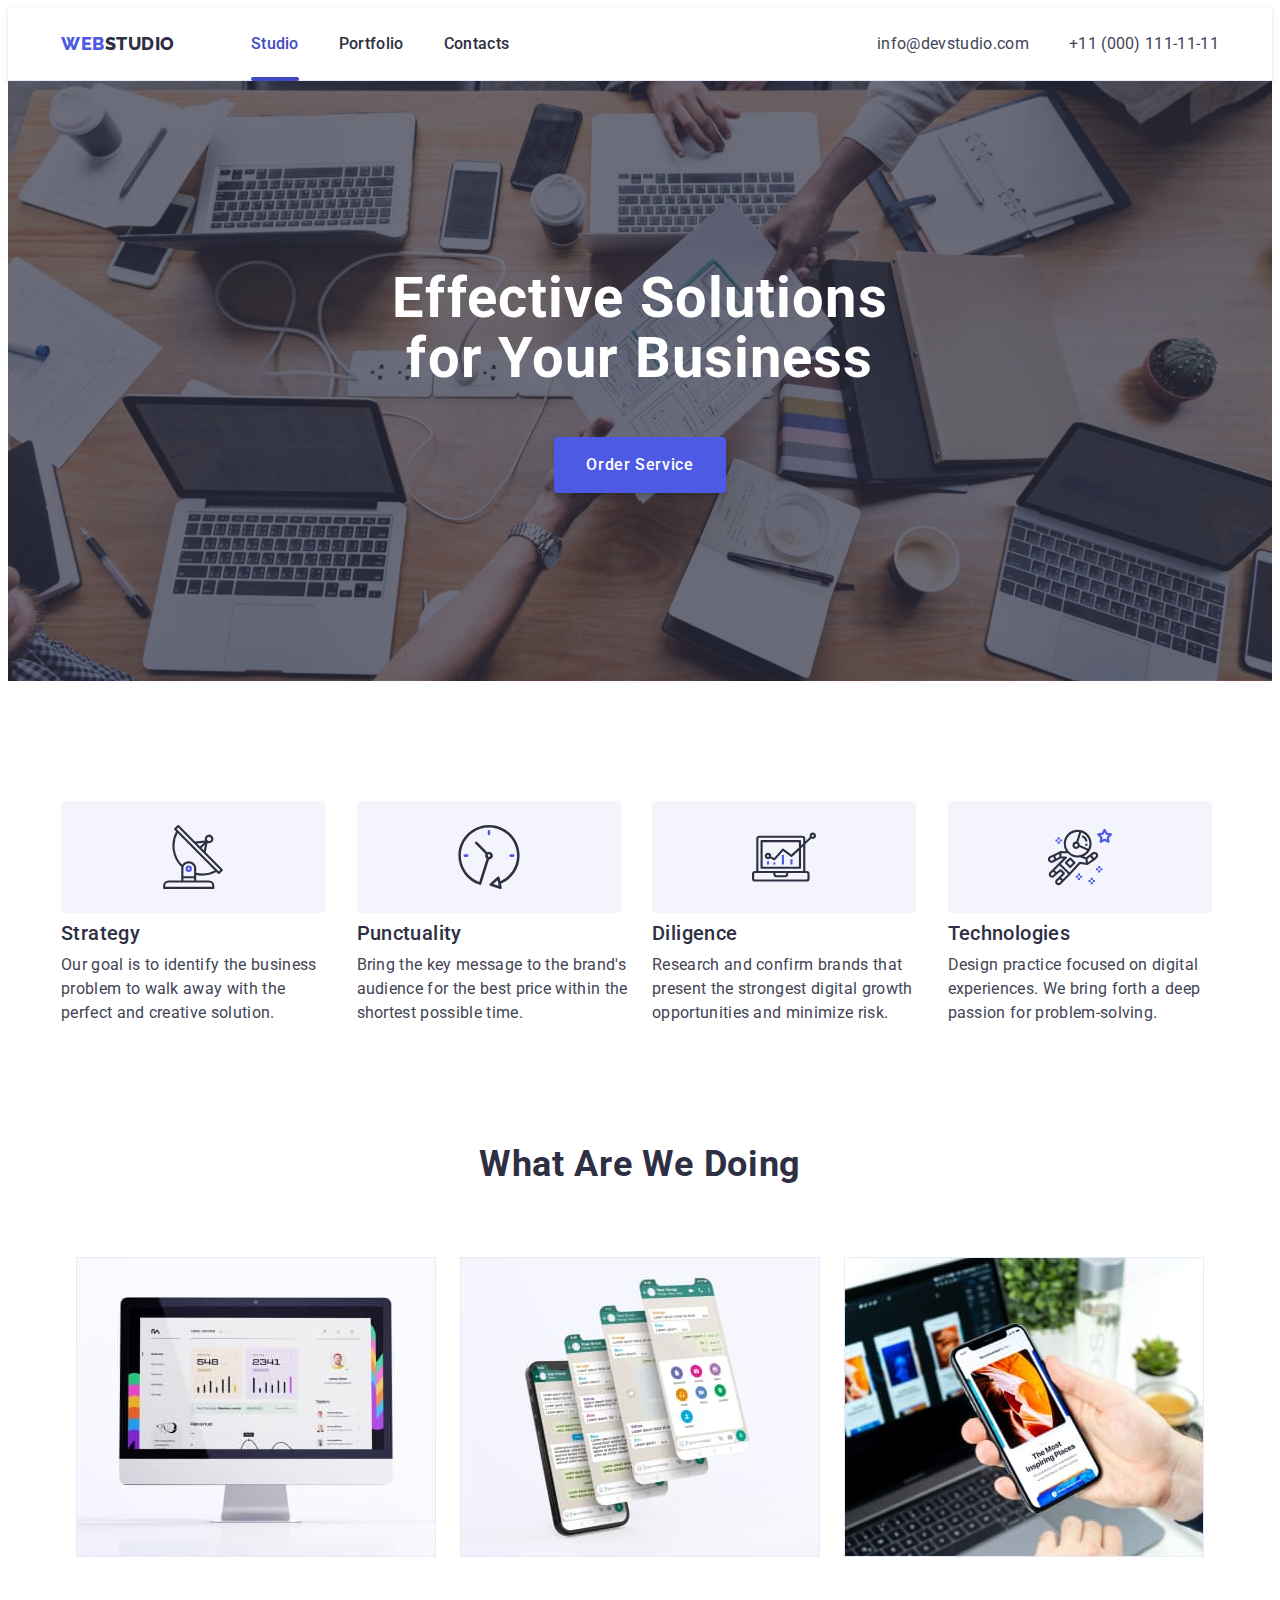
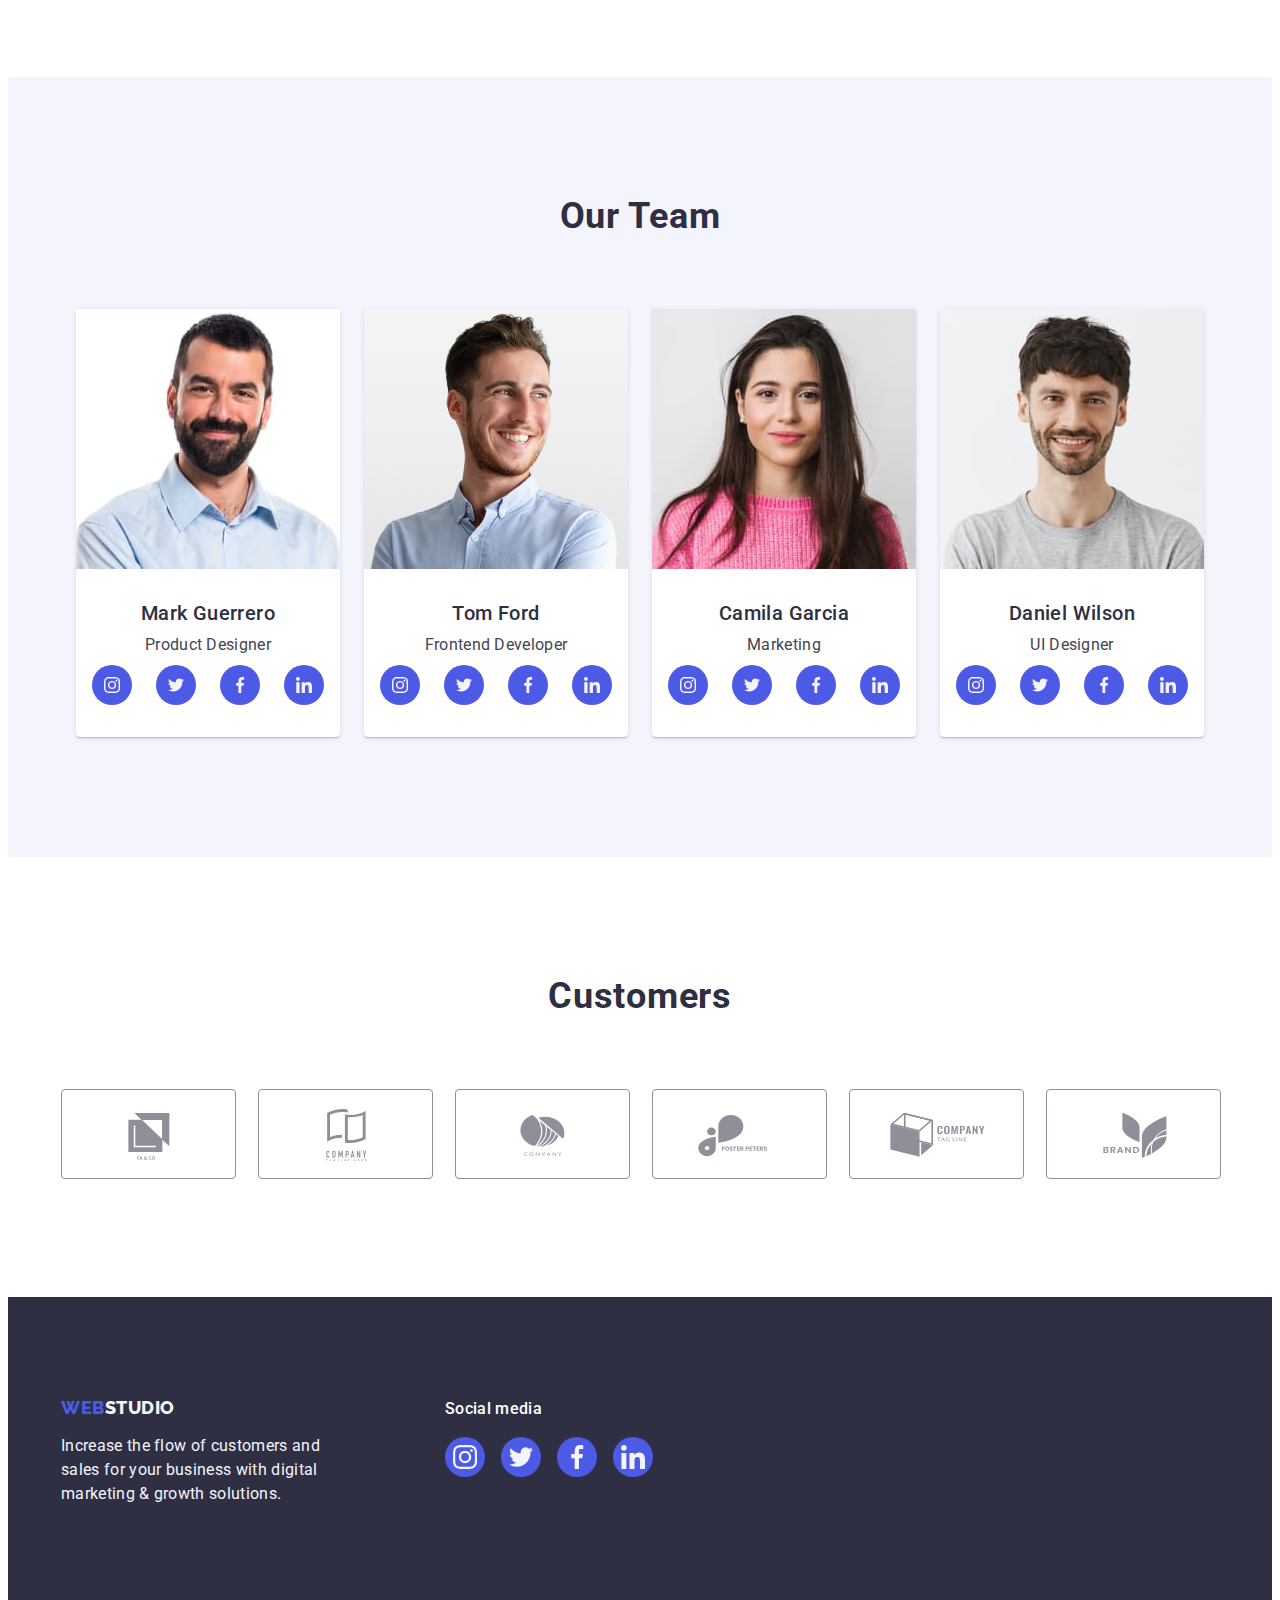
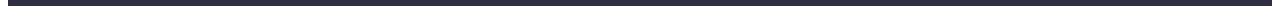
==== commit f710e999: "final" ====
--- a/index.html
+++ b/index.html
@@ -16,7 +16,7 @@
         <header class="header">
             <div class="container header-container">
                 <nav class="header-navigation">
-                    <a class="logo-link logo-web link header-logo" href="./index.html">Web<span class="logo-studio link header-logo">Studio</span></a>
+                    <a class="logo-link logo-web link header-logo" href="./index.html">Web<span class="logo-studio link">Studio</span></a>
                     <ul class="header-list list">
                         <li class="header-item"><a class="header-link link current-page" href="./index.html">Studio</a></li>
                         <li class="header-item"><a class="header-link link" href="./portfolio.html">Portfolio</a></li>
--- a/css/styles.css
+++ b/css/styles.css
@@ -78,7 +78,10 @@
     background: var(--background-color-team);
     padding: 12px 24px;
     border: 1px solid var(--color-accent);
-    transition: color, border var(--transform-all) 
+    transition: color 250ms cubic-bezier(0.4, 0, 0.2, 1),
+    background-color 250ms cubic-bezier(0.4, 0, 0.2, 1),
+    border-color 250ms cubic-bezier(0.4, 0, 0.2, 1),
+    box-shadow 250ms cubic-bezier(0.4, 0, 0.2, 1);
 }
 
 .portfolio-filters-btn:hover,
@@ -185,6 +188,7 @@
 }
 
 .header-link {
+    position: relative;
     display: block;
     padding: 24px 0;
     transition: color var(--transform-all);
@@ -198,7 +202,7 @@
     content: '';
     position: absolute;
     left: 0;
-    bottom: 0;
+    bottom: -1px;
     width: 100%;
     height: 4px;
     background-color: var(--pressed-state-color);
@@ -259,7 +263,7 @@
     align-items: center;
     padding: 16px 32px;
     border: 0;
-    transition: color var(--transform-all)
+    transition: background-color 250ms cubic-bezier(0.4, 0, 0.2, 1);
 }
 
 /**--features--**/
@@ -393,7 +397,7 @@
     align-items: center;
     justify-content: center;
     fill: var(--background-color-team);
-    transition: color, fill var(--transform-all)
+    transition: background-color 250ms cubic-bezier(0.4, 0, 0.2, 1);
 }
 
 .team-soc-link:hover,
@@ -431,7 +435,7 @@
     justify-content: center;
     align-items: center;
     color: var(--deemphasized-helper-color);
-    transition: color, border var(--transform-all)
+    transition: border-color 250ms cubic-bezier(0.4, 0, 0.2, 1), color 250ms cubic-bezier(0.4, 0, 0.2, 1);
 }
 
 .client-link-icon {
@@ -515,7 +519,8 @@
     background-color: var(--primary-brand-color);
     border-radius: 50%;
     fill: var(--background-color-team);
-    transition: color, var(--transform-all)
+    transition: background-color 250ms cubic-bezier(0.4, 0, 0.2, 1);
+    
 }
 
 .footer-soc-link:hover,
@@ -565,11 +570,12 @@
 .portfolio-item {
     background-color: var(--backgrond-color-light);
     width: calc((100% - 48px) / 3);
-    transition: transform, var(--transform-all);
-}
-
-.portfolio-item:hover .card-cover-text, .portfolio-item:focus .card-cover-text {
-    transform: translateY(0);
+    transition: box-shadow 250ms cubic-bezier(0.4, 0, 0.2, 1);
+}
+
+.portfolio-item-link:hover .card-cover-text,
+.portfolio-item-link:focus .card-cover-text {
+    transform: translateY(0%);
 }
 
 .portfolio-item-subtitle,
@@ -579,6 +585,7 @@
 
 .portfolio-item-link {
     display: block;
+    transition: box-shadow 250ms cubic-bezier(0.4, 0, 0.2, 1);
 }
 
 .card-cover-wrap {
@@ -597,7 +604,7 @@
 color: var(--background-color-team);
 background-color: var(--primary-brand-color);
 height: 100%;
-padding: 40px 32px 164px 32px;
+padding: 40px 32px;
 transform: translateY(100%);
 transition: transform 250ms cubic-bezier(0.4, 0, 0.2, 1); 
 }
@@ -614,7 +621,7 @@
     height: 100%;
     background-color: rgba(46, 47, 66, 0.4);
     top: 0px;
-    transition: opacity 250ms linear, visibility 250ms linear;
+    transition: opacity 250ms cubic-bezier(0.4, 0, 0.2, 1), visibility 250ms cubic-bezier(0.4, 0, 0.2, 1);
 }
 
 .modal {
@@ -622,7 +629,7 @@
     top: 50%;
     left: 50%;
     transform: translate(-50%, -50%) scale(1);
-    transition: transform 250ms linear;
+    transition: transform 250ms cubic-bezier(0.4, 0, 0.2, 1);
     width: 408px;
     min-height: 584px;
     background-color: var(--modal-background);
@@ -636,18 +643,24 @@
 }
 
 .modal-close {
+    position: absolute;
+    top: 24px;
+    right: 24px;
     width: 24px;
     height: 24px;
     border: 1px solid rgba(0, 0, 0, 0.1);
     border-radius: 50%;
     background-color: var(--color-accent);
-    display: block;
-    margin-left: auto;
     cursor: pointer;
+    display: flex;
+    align-items: center;
+    justify-content: center;
+    padding: 0;
+    transition: background-color 250ms cubic-bezier(0.4, 0, 0.2, 1), border 250ms cubic-bezier(0.4, 0, 0.2, 1);
 }
 
 .is-hidden {
-    visibility: none;
+    visibility: hidden;
     opacity: 0;
     pointer-events: none;
 }
@@ -656,8 +669,9 @@
 .modal-close:focus {
     background-color: var(--pressed-state-color);
     fill: var(--backgrond-color-light);
+    border: none;
 }
 
 .modal-close-svg {
-
+    transition: fill 250ms cubic-bezier(0.4, 0, 0.2, 1);
 }